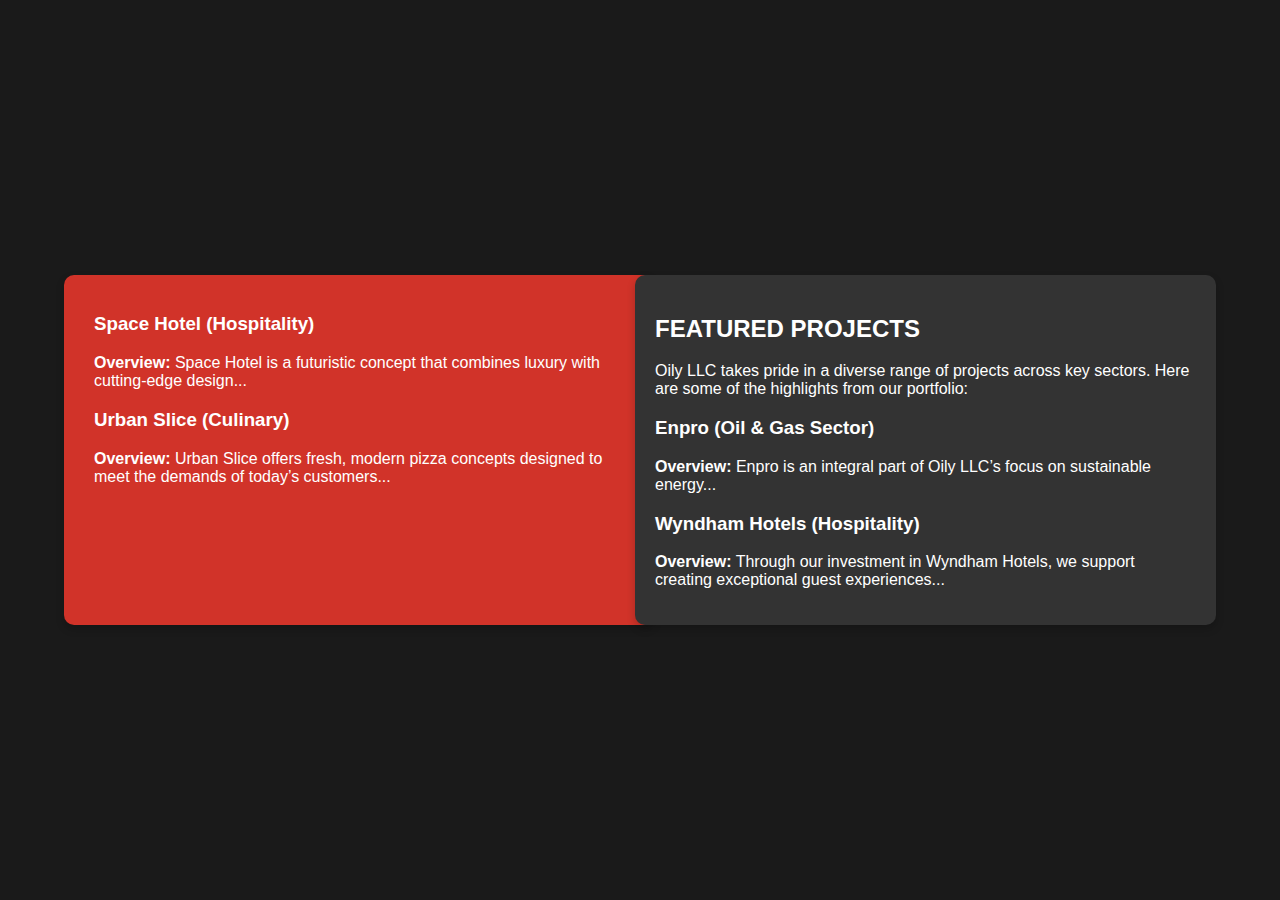
==== my.html @ ac295985 "first commit" ====
<!DOCTYPE html>
<html lang="en">
<head>
    <meta charset="UTF-8">
    <meta name="viewport" content="width=device-width, initial-scale=1.0">
    <title>Featured Projects</title>
    <style>
        body {
            margin: 0;
            padding: 0;
            font-family: Arial, sans-serif;
            background-color: #1a1a1a;
            color: white;
            display: flex;
            justify-content: center;
            align-items: center;
            min-height: 100vh;
        }
        .container {
            width: 90%;
            max-width: 1200px;
            display: flex;
        }
        .card {
            background-color: #333;
            padding: 20px;
            border-radius: 10px;
            box-shadow: 0 4px 8px rgba(0, 0, 0, 0.2);
            flex: 1;
        }
        .highlight {
            background-color: #d13329;
            flex: 1;
            margin-right: -20px;
            padding-left: 30px;
        }
    </style>
</head>
<body>
    <div class="container">
        <div class="card highlight">
            <h3>Space Hotel (Hospitality)</h3>
            <p><strong>Overview:</strong> Space Hotel is a futuristic concept that combines luxury with cutting-edge design...</p>
            <h3>Urban Slice (Culinary)</h3>
            <p><strong>Overview:</strong> Urban Slice offers fresh, modern pizza concepts designed to meet the demands of today’s customers...</p>
        </div>
        <div class="card">
            <h2>FEATURED PROJECTS</h2>
            <p>Oily LLC takes pride in a diverse range of projects across key sectors. Here are some of the highlights from our portfolio:</p>
            <h3>Enpro (Oil & Gas Sector)</h3>
            <p><strong>Overview:</strong> Enpro is an integral part of Oily LLC’s focus on sustainable energy...</p>
            <h3>Wyndham Hotels (Hospitality)</h3>
            <p><strong>Overview:</strong> Through our investment in Wyndham Hotels, we support creating exceptional guest experiences...</p>
        </div>
    </div>
</body>
</html>
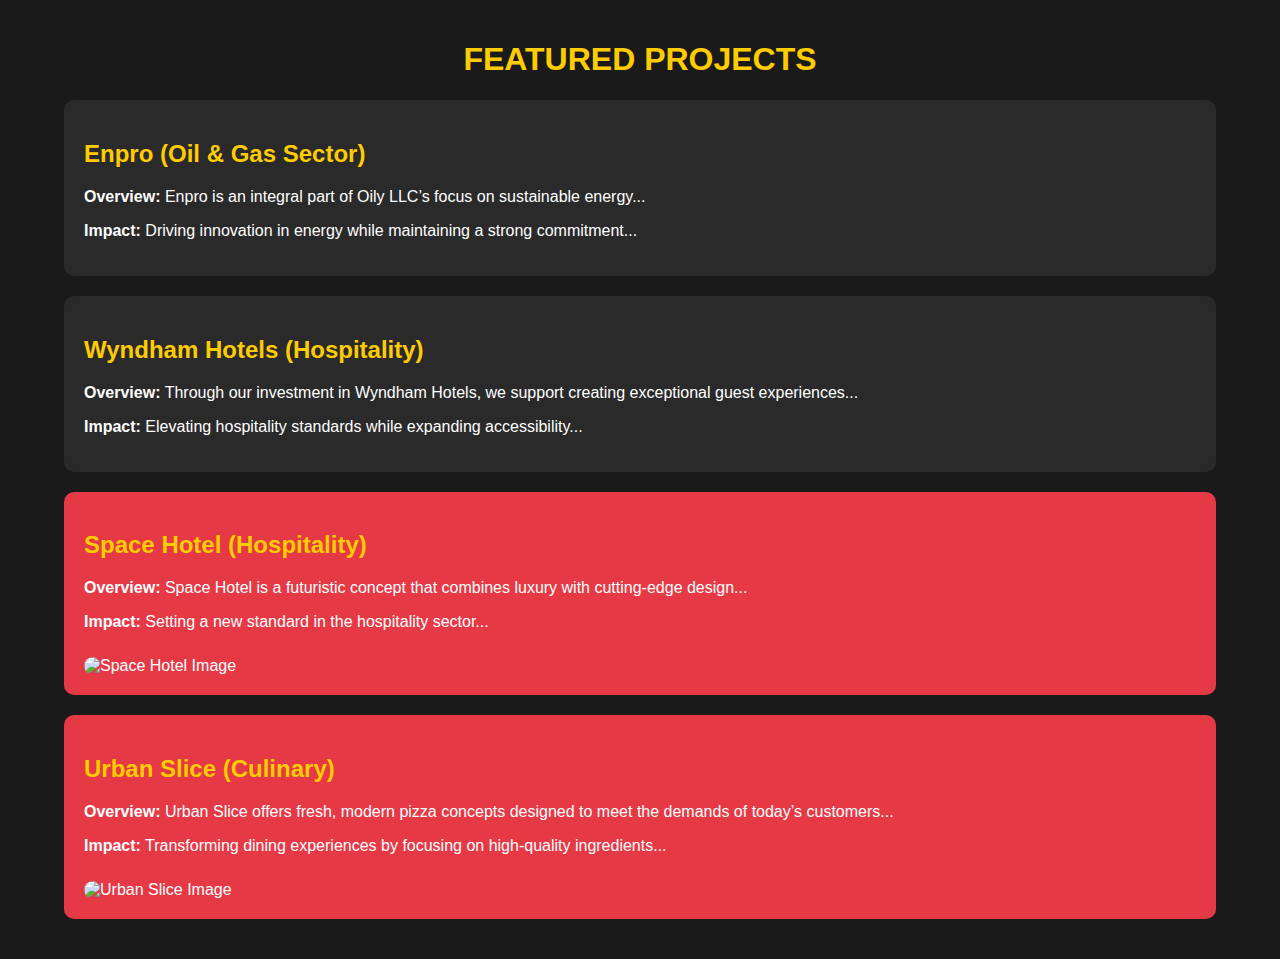
==== commit cbf8c117: "first commit" ====
--- a/my.html
+++ b/my.html
@@ -6,51 +6,68 @@
     <title>Featured Projects</title>
     <style>
         body {
-            margin: 0;
-            padding: 0;
             font-family: Arial, sans-serif;
             background-color: #1a1a1a;
             color: white;
-            display: flex;
-            justify-content: center;
-            align-items: center;
-            min-height: 100vh;
+            margin: 0;
+            padding: 0;
         }
         .container {
             width: 90%;
             max-width: 1200px;
-            display: flex;
+            margin: auto;
+            padding: 20px;
         }
-        .card {
-            background-color: #333;
+        .section {
+            background-color: #2a2a2a;
             padding: 20px;
             border-radius: 10px;
-            box-shadow: 0 4px 8px rgba(0, 0, 0, 0.2);
-            flex: 1;
+            margin-bottom: 20px;
         }
         .highlight {
-            background-color: #d13329;
-            flex: 1;
-            margin-right: -20px;
-            padding-left: 30px;
+            background-color: #e63946;
+            padding: 20px;
+            border-radius: 10px;
+            margin-bottom: 20px;
+        }
+        h1 {
+            text-align: center;
+            color: #ffcc00;
+        }
+        .section h2, .highlight h2 {
+            color: #ffcc00;
+        }
+        img {
+            width: 100%;
+            border-radius: 10px;
+            margin-top: 10px;
         }
     </style>
 </head>
 <body>
     <div class="container">
-        <div class="card highlight">
-            <h3>Space Hotel (Hospitality)</h3>
+        <h1>FEATURED PROJECTS</h1>
+        <div class="section">
+            <h2>Enpro (Oil & Gas Sector)</h2>
+            <p><strong>Overview:</strong> Enpro is an integral part of Oily LLC’s focus on sustainable energy...</p>
+            <p><strong>Impact:</strong> Driving innovation in energy while maintaining a strong commitment...</p>
+        </div>
+        <div class="section">
+            <h2>Wyndham Hotels (Hospitality)</h2>
+            <p><strong>Overview:</strong> Through our investment in Wyndham Hotels, we support creating exceptional guest experiences...</p>
+            <p><strong>Impact:</strong> Elevating hospitality standards while expanding accessibility...</p>
+        </div>
+        <div class="highlight">
+            <h2>Space Hotel (Hospitality)</h2>
             <p><strong>Overview:</strong> Space Hotel is a futuristic concept that combines luxury with cutting-edge design...</p>
-            <h3>Urban Slice (Culinary)</h3>
+            <p><strong>Impact:</strong> Setting a new standard in the hospitality sector...</p>
+            <img src="space-hotel.jpg" alt="Space Hotel Image">
+        </div>
+        <div class="highlight">
+            <h2>Urban Slice (Culinary)</h2>
             <p><strong>Overview:</strong> Urban Slice offers fresh, modern pizza concepts designed to meet the demands of today’s customers...</p>
-        </div>
-        <div class="card">
-            <h2>FEATURED PROJECTS</h2>
-            <p>Oily LLC takes pride in a diverse range of projects across key sectors. Here are some of the highlights from our portfolio:</p>
-            <h3>Enpro (Oil & Gas Sector)</h3>
-            <p><strong>Overview:</strong> Enpro is an integral part of Oily LLC’s focus on sustainable energy...</p>
-            <h3>Wyndham Hotels (Hospitality)</h3>
-            <p><strong>Overview:</strong> Through our investment in Wyndham Hotels, we support creating exceptional guest experiences...</p>
+            <p><strong>Impact:</strong> Transforming dining experiences by focusing on high-quality ingredients...</p>
+            <img src="urban-slice.jpg" alt="Urban Slice Image">
         </div>
     </div>
 </body>
